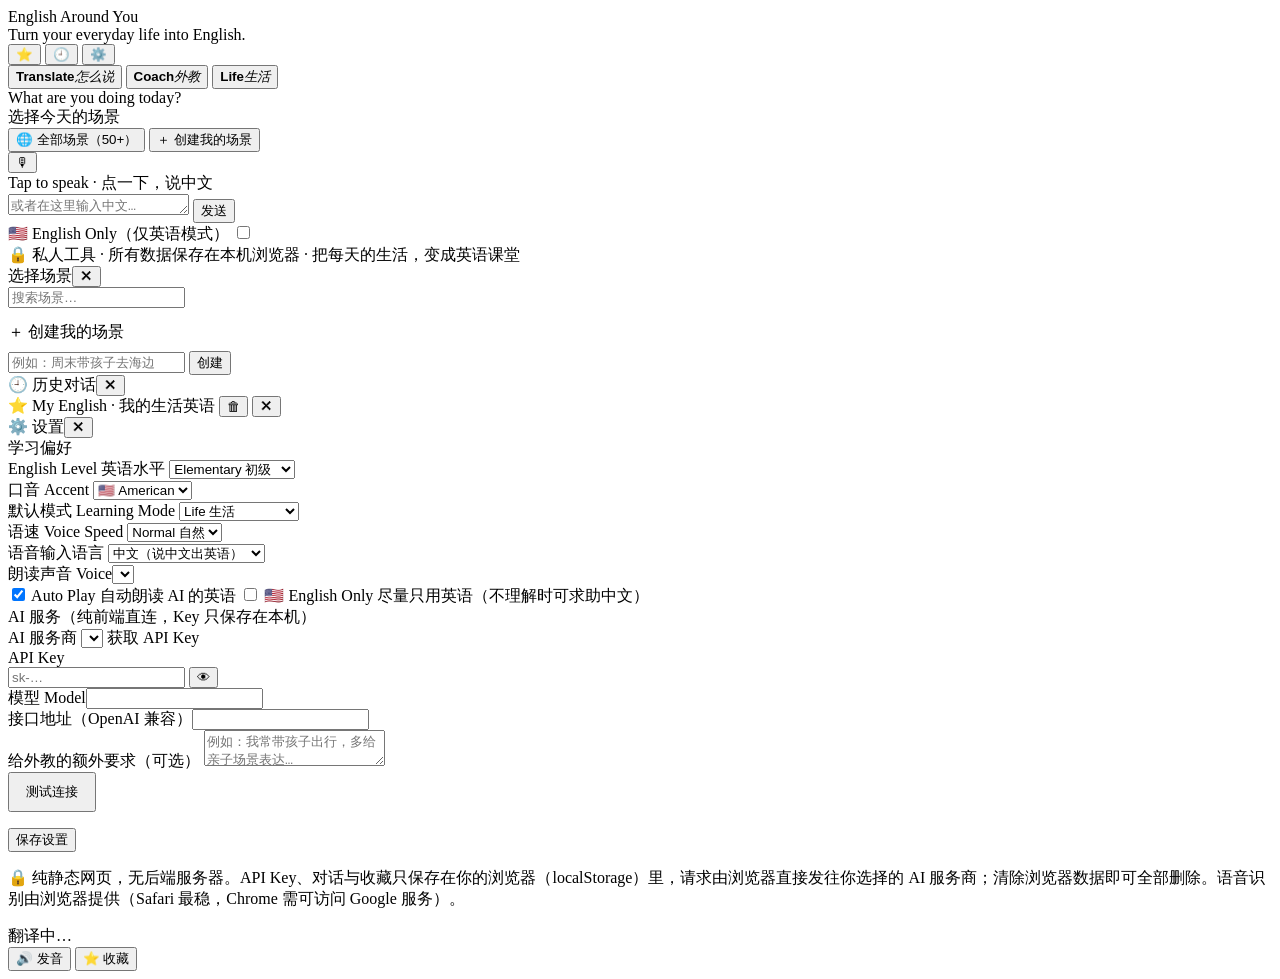
==== index.html @ 052c1846 "Deploy: index.html" ====
<!DOCTYPE html>
<html lang="zh-CN">
<head>
<meta charset="UTF-8">
<meta name="viewport" content="width=device-width, initial-scale=1.0, viewport-fit=cover">
<title>English Around You · 把生活变成英语课堂</title>
<meta name="description" content="私人 AI 英语外教：说中文，得到最自然的英语并真人般朗读。纯前端，无后端。">
<meta name="theme-color" content="#5b6cff">
<meta name="apple-mobile-web-app-capable" content="yes">
<meta name="apple-mobile-web-app-status-bar-style" content="default">
<link rel="manifest" href="manifest.json">
<link rel="icon" href="icon.svg">
<link rel="stylesheet" href="style.css">
</head>
<body>

<!-- ================= 首页 ================= -->
<div id="view-home" class="view">

  <header class="home-head">
    <div class="brand">
      <div class="brand-name">English Around You</div>
      <div class="brand-sub">Turn your everyday life into English.</div>
    </div>
    <div class="head-icons">
      <button class="icon-btn" id="btn-me" title="My English 我的英语">⭐</button>
      <button class="icon-btn" id="btn-history" title="历史对话">🕘</button>
      <button class="icon-btn" id="btn-settings-home" title="设置">⚙️</button>
    </div>
  </header>

  <div class="home-scroll">

    <div class="mode-seg" id="mode-seg">
      <button data-mode="translate"><b>Translate</b><i>怎么说</i></button>
      <button data-mode="coach"><b>Coach</b><i>外教</i></button>
      <button data-mode="life" class="active"><b>Life</b><i>生活</i></button>
    </div>

    <div class="ask">What are you doing today?</div>

    <div id="review-card" class="review-card" hidden>
      <div class="review-title">📌 今日复习 · 3 expressions from your life</div>
      <div id="review-list" class="review-list"></div>
    </div>

    <div class="quick-label">选择今天的场景</div>
    <div class="quick-chips" id="quick-chips"></div>
    <div class="quick-links">
      <button class="text-btn" id="btn-all-scn">🌐 全部场景（50+）</button>
      <button class="text-btn" id="btn-new-scn">＋ 创建我的场景</button>
    </div>

    <div class="mic-zone">
      <button id="home-mic" class="big-mic" title="点击说话">🎙</button>
      <div id="home-status" class="voice-status">Tap to speak · 点一下，说中文</div>
    </div>

    <div class="home-inputrow">
      <textarea id="home-input" rows="1" placeholder="或者在这里输入中文…（Enter 发送）"></textarea>
      <button id="home-send" class="send-btn">发送</button>
    </div>

    <label class="eo-row">
      <span>🇺🇸 English Only（仅英语模式）</span>
      <input type="checkbox" id="eo-quick">
      <i class="switch"></i>
    </label>

    <div class="home-foot">🔒 私人工具 · 所有数据保存在本机浏览器 · 把每天的生活，变成英语课堂</div>
  </div>
</div>

<!-- ================= 对话页 ================= -->
<div id="view-chat" class="view" hidden>

  <header class="chat-head">
    <button class="icon-btn" id="btn-back" title="返回首页">←</button>
    <button class="chip" id="chat-scn" title="切换场景">🌤 日常生活</button>
    <button class="chip mode-chip" id="chat-mode" title="切换模式">Life</button>
    <div class="head-icons">
      <button class="icon-btn" id="btn-handsfree" title="免提模式（驾驶）">🚗</button>
      <button class="icon-btn" id="btn-settings-chat" title="设置">⚙️</button>
    </div>
  </header>

  <div id="handsfree-note" class="hf-note" hidden>🚗 Hands-free 已开启 — Keep your attention on the road. 驾驶时请勿操作手机，使用免提语音交互。</div>

  <main id="chat" class="chat"></main>

  <div id="status-bar" class="status-bar">🎙 Tap to speak</div>

  <footer class="inputbar">
    <button id="btn-mic" class="mic-btn" title="点击说话">🎙</button>
    <button id="lang-toggle" class="lang-btn" title="输入语言">中</button>
    <textarea id="input" rows="1" placeholder="说中文或输入中文…（Enter 发送）"></textarea>
    <button id="btn-send" class="send-btn">发送</button>
  </footer>
  <div class="idk-row"><button id="btn-idk" class="text-btn">💡 I don't know how to say it · 不会说</button></div>
</div>

<!-- ================= 跟读练习 ================= -->
<div id="practice" class="overlay" hidden>
  <div class="prac-panel">
    <button id="prac-close" class="icon-btn prac-close">✕</button>
    <div class="prac-label">Practice · 跟读练习</div>
    <div id="prac-en" class="prac-en"></div>
    <div id="prac-simple" class="prac-simple"></div>
    <button id="prac-listen" class="tool-btn">🔊 再听一遍</button>
    <button id="prac-micbtn" class="prac-mic">🎙 <span>Your turn · 点击跟读</span></button>
    <div id="prac-status" class="prac-status"></div>
    <div id="prac-result" class="prac-result" hidden></div>
    <div class="prac-actions">
      <button id="prac-again" class="tool-btn" hidden>↺ 再试一次</button>
      <button id="prac-done" class="tool-btn" hidden>完成 ✓</button>
    </div>
  </div>
</div>

<!-- ================= 全部场景 ================= -->
<div class="backdrop" id="scn-backdrop"></div>
<div class="sheet" id="scn-sheet">
  <div class="sheet-head">选择场景<button class="icon-btn" id="scn-close" style="margin-left:auto">✕</button></div>
  <div class="sheet-body">
    <input id="scn-search" class="search-input" placeholder="搜索场景…">
    <div id="scn-grid" class="scn-grid"></div>
    <div class="scn-custom">
      <div class="quick-label" style="margin:14px 0 8px">＋ 创建我的场景</div>
      <div class="row">
        <input id="scn-custom-input" placeholder="例如：周末带孩子去海边">
        <button id="scn-custom-btn" class="send-btn">创建</button>
      </div>
      <div id="scn-custom-status" class="prac-status"></div>
    </div>
  </div>
</div>

<!-- ================= 历史 ================= -->
<div class="backdrop" id="hist-backdrop"></div>
<div class="sheet" id="hist-sheet">
  <div class="sheet-head">🕘 历史对话<button class="icon-btn" id="hist-close" style="margin-left:auto">✕</button></div>
  <div class="sheet-body" id="hist-list"></div>
</div>

<!-- ================= My English ================= -->
<div class="backdrop" id="me-backdrop"></div>
<div class="sheet" id="me-sheet">
  <div class="sheet-head">⭐ My English · 我的生活英语
    <button class="icon-btn" id="me-clear" title="清空" style="margin-left:auto">🗑</button>
    <button class="icon-btn" id="me-close" title="关闭">✕</button>
  </div>
  <div class="sheet-body" id="me-list"></div>
</div>

<!-- ================= 设置 ================= -->
<div class="backdrop" id="set-backdrop"></div>
<div class="sheet" id="set-sheet">
  <div class="sheet-head">⚙️ 设置<button class="icon-btn" id="set-close" style="margin-left:auto">✕</button></div>
  <div class="sheet-body">

    <div class="set-group-title">学习偏好</div>
    <div class="row">
      <div class="field"><label>English Level 英语水平</label>
        <select id="set-level">
          <option value="beginner">Beginner 入门</option>
          <option value="elementary" selected>Elementary 初级</option>
          <option value="intermediate">Intermediate 中级</option>
          <option value="advanced">Advanced 高级</option>
        </select>
      </div>
      <div class="field"><label>口音 Accent</label>
        <select id="set-accent">
          <option value="us" selected>🇺🇸 American</option>
          <option value="uk">🇬🇧 British</option>
        </select>
      </div>
    </div>
    <div class="row">
      <div class="field"><label>默认模式 Learning Mode</label>
        <select id="set-mode">
          <option value="translate">Translate 怎么说</option>
          <option value="coach">Coach 外教</option>
          <option value="life" selected>Life 生活</option>
        </select>
      </div>
      <div class="field"><label>语速 Voice Speed</label>
        <select id="set-speed">
          <option value="slow">Slow 慢速</option>
          <option value="normal" selected>Normal 自然</option>
        </select>
      </div>
    </div>
    <div class="row">
      <div class="field"><label>语音输入语言</label>
        <select id="set-lang">
          <option value="zh" selected>中文（说中文出英语）</option>
          <option value="en">English（直接说英语）</option>
        </select>
      </div>
      <div class="field"><label>朗读声音 Voice</label><select id="set-voice"></select></div>
    </div>
    <label class="check"><input type="checkbox" id="set-autoplay" checked> Auto Play 自动朗读 AI 的英语</label>
    <label class="check"><input type="checkbox" id="set-eo"> 🇺🇸 English Only 尽量只用英语（不理解时可求助中文）</label>

    <div class="set-group-title">AI 服务（纯前端直连，Key 只保存在本机）</div>
    <div class="field">
      <label>AI 服务商</label>
      <select id="set-provider"></select>
      <a class="link" id="set-keyurl" target="_blank" rel="noopener">获取 API Key</a>
    </div>
    <div class="field">
      <label>API Key</label>
      <div class="row">
        <input id="set-key" type="password" placeholder="sk-…" autocomplete="off" style="flex:1">
        <button class="icon-btn" id="set-key-eye" title="显示 / 隐藏">👁</button>
      </div>
    </div>
    <div class="row">
      <div class="field"><label>模型 Model</label><input id="set-model"></div>
      <div class="field"><label>接口地址（OpenAI 兼容）</label><input id="set-base"></div>
    </div>
    <div class="field">
      <label>给外教的额外要求（可选）</label>
      <textarea id="set-extra" placeholder="例如：我常带孩子出行，多给亲子场景表达…"></textarea>
    </div>
    <div class="row" style="margin-bottom:16px">
      <button class="tool-btn" id="set-test" style="padding:9px 16px;font-size:13px">测试连接</button>
      <span id="set-test-status" style="font-size:13px;color:var(--muted)"></span>
    </div>
    <button class="primary-btn" id="set-save">保存设置</button>
    <p class="privacy">🔒 纯静态网页，无后端服务器。API Key、对话与收藏只保存在你的浏览器（localStorage）里，请求由浏览器直接发往你选择的 AI 服务商；清除浏览器数据即可全部删除。语音识别由浏览器提供（Safari 最稳，Chrome 需可访问 Google 服务）。</p>
  </div>
</div>

<!-- 点词翻译弹层 -->
<div id="pop">
  <div id="pop-word"></div>
  <div id="pop-result">翻译中…</div>
  <div class="pop-actions">
    <button class="tool-btn" id="pop-speak">🔊 发音</button>
    <button class="tool-btn" id="pop-save">⭐ 收藏</button>
  </div>
</div>

<div id="toast"></div>
<script src="app.js"></script>
</body>
</html>
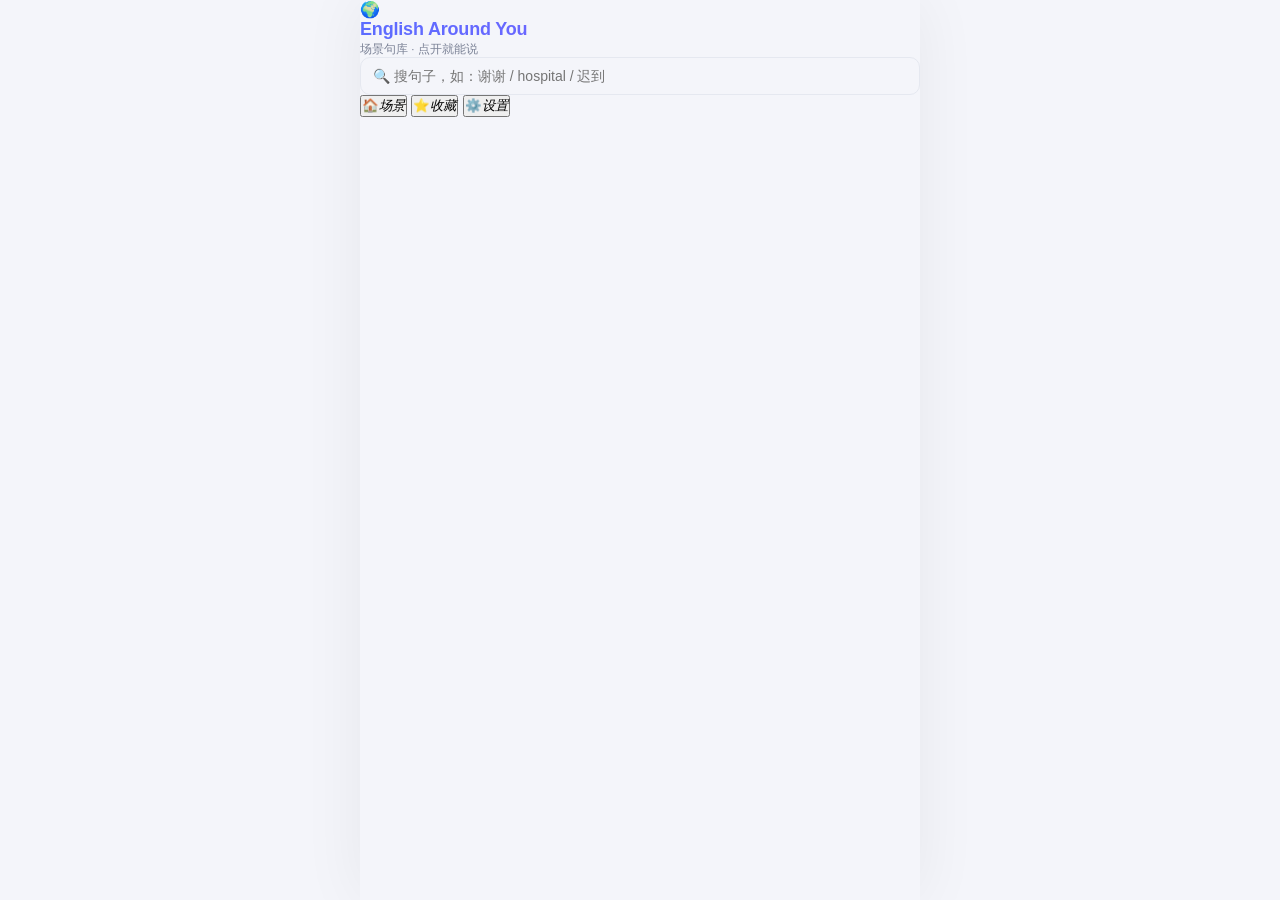
==== commit b6c2b44c: "Deploy: index.html" ====
--- a/index.html
+++ b/index.html
@@ -3,8 +3,8 @@
 <head>
 <meta charset="UTF-8">
 <meta name="viewport" content="width=device-width, initial-scale=1.0, viewport-fit=cover">
-<title>English Around You · 把生活变成英语课堂</title>
-<meta name="description" content="私人 AI 英语外教：说中文，得到最自然的英语并真人般朗读。纯前端，无后端。">
+<title>English Around You · 场景英语句库</title>
+<meta name="description" content="按场景整理的地道英语句库：英文+中文对照，点击即读。离线可用，无需登录。">
 <meta name="theme-color" content="#5b6cff">
 <meta name="apple-mobile-web-app-capable" content="yes">
 <meta name="apple-mobile-web-app-status-bar-style" content="default">
@@ -14,235 +14,41 @@
 </head>
 <body>
 
-<!-- ================= 首页 ================= -->
-<div id="view-home" class="view">
+<div class="view">
 
-  <header class="home-head">
+  <!-- 顶部：品牌 + 搜索 -->
+  <header class="topbar">
     <div class="brand">
-      <div class="brand-name">English Around You</div>
-      <div class="brand-sub">Turn your everyday life into English.</div>
-    </div>
-    <div class="head-icons">
-      <button class="icon-btn" id="btn-me" title="My English 我的英语">⭐</button>
-      <button class="icon-btn" id="btn-history" title="历史对话">🕘</button>
-      <button class="icon-btn" id="btn-settings-home" title="设置">⚙️</button>
+      <span class="brand-logo">🌍</span>
+      <div>
+        <div class="brand-name">English Around You</div>
+        <div class="brand-sub">场景句库 · 点开就能说</div>
+      </div>
     </div>
   </header>
 
-  <div class="home-scroll">
+  <div class="search-row">
+    <input id="search" class="search-input" type="search" autocomplete="off"
+           placeholder="🔍 搜句子，如：谢谢 / hospital / 迟到">
+    <button id="search-clear" class="icon-btn" title="清空" hidden>✕</button>
+  </div>
 
-    <div class="mode-seg" id="mode-seg">
-      <button data-mode="translate"><b>Translate</b><i>怎么说</i></button>
-      <button data-mode="coach"><b>Coach</b><i>外教</i></button>
-      <button data-mode="life" class="active"><b>Life</b><i>生活</i></button>
-    </div>
+  <!-- 分类条（横向滚动） -->
+  <div id="cat-bar" class="cat-bar"></div>
 
-    <div class="ask">What are you doing today?</div>
+  <!-- 主内容区（JS 渲染） -->
+  <main id="main" class="main"></main>
 
-    <div id="review-card" class="review-card" hidden>
-      <div class="review-title">📌 今日复习 · 3 expressions from your life</div>
-      <div id="review-list" class="review-list"></div>
-    </div>
+  <!-- 底部导航 -->
+  <nav class="tabbar">
+    <button data-tab="home" class="tab active"><span>🏠</span><i>场景</i></button>
+    <button data-tab="favs" class="tab"><span>⭐</span><i>收藏</i></button>
+    <button data-tab="set" class="tab"><span>⚙️</span><i>设置</i></button>
+  </nav>
 
-    <div class="quick-label">选择今天的场景</div>
-    <div class="quick-chips" id="quick-chips"></div>
-    <div class="quick-links">
-      <button class="text-btn" id="btn-all-scn">🌐 全部场景（50+）</button>
-      <button class="text-btn" id="btn-new-scn">＋ 创建我的场景</button>
-    </div>
-
-    <div class="mic-zone">
-      <button id="home-mic" class="big-mic" title="点击说话">🎙</button>
-      <div id="home-status" class="voice-status">Tap to speak · 点一下，说中文</div>
-    </div>
-
-    <div class="home-inputrow">
-      <textarea id="home-input" rows="1" placeholder="或者在这里输入中文…（Enter 发送）"></textarea>
-      <button id="home-send" class="send-btn">发送</button>
-    </div>
-
-    <label class="eo-row">
-      <span>🇺🇸 English Only（仅英语模式）</span>
-      <input type="checkbox" id="eo-quick">
-      <i class="switch"></i>
-    </label>
-
-    <div class="home-foot">🔒 私人工具 · 所有数据保存在本机浏览器 · 把每天的生活，变成英语课堂</div>
-  </div>
 </div>
 
-<!-- ================= 对话页 ================= -->
-<div id="view-chat" class="view" hidden>
-
-  <header class="chat-head">
-    <button class="icon-btn" id="btn-back" title="返回首页">←</button>
-    <button class="chip" id="chat-scn" title="切换场景">🌤 日常生活</button>
-    <button class="chip mode-chip" id="chat-mode" title="切换模式">Life</button>
-    <div class="head-icons">
-      <button class="icon-btn" id="btn-handsfree" title="免提模式（驾驶）">🚗</button>
-      <button class="icon-btn" id="btn-settings-chat" title="设置">⚙️</button>
-    </div>
-  </header>
-
-  <div id="handsfree-note" class="hf-note" hidden>🚗 Hands-free 已开启 — Keep your attention on the road. 驾驶时请勿操作手机，使用免提语音交互。</div>
-
-  <main id="chat" class="chat"></main>
-
-  <div id="status-bar" class="status-bar">🎙 Tap to speak</div>
-
-  <footer class="inputbar">
-    <button id="btn-mic" class="mic-btn" title="点击说话">🎙</button>
-    <button id="lang-toggle" class="lang-btn" title="输入语言">中</button>
-    <textarea id="input" rows="1" placeholder="说中文或输入中文…（Enter 发送）"></textarea>
-    <button id="btn-send" class="send-btn">发送</button>
-  </footer>
-  <div class="idk-row"><button id="btn-idk" class="text-btn">💡 I don't know how to say it · 不会说</button></div>
-</div>
-
-<!-- ================= 跟读练习 ================= -->
-<div id="practice" class="overlay" hidden>
-  <div class="prac-panel">
-    <button id="prac-close" class="icon-btn prac-close">✕</button>
-    <div class="prac-label">Practice · 跟读练习</div>
-    <div id="prac-en" class="prac-en"></div>
-    <div id="prac-simple" class="prac-simple"></div>
-    <button id="prac-listen" class="tool-btn">🔊 再听一遍</button>
-    <button id="prac-micbtn" class="prac-mic">🎙 <span>Your turn · 点击跟读</span></button>
-    <div id="prac-status" class="prac-status"></div>
-    <div id="prac-result" class="prac-result" hidden></div>
-    <div class="prac-actions">
-      <button id="prac-again" class="tool-btn" hidden>↺ 再试一次</button>
-      <button id="prac-done" class="tool-btn" hidden>完成 ✓</button>
-    </div>
-  </div>
-</div>
-
-<!-- ================= 全部场景 ================= -->
-<div class="backdrop" id="scn-backdrop"></div>
-<div class="sheet" id="scn-sheet">
-  <div class="sheet-head">选择场景<button class="icon-btn" id="scn-close" style="margin-left:auto">✕</button></div>
-  <div class="sheet-body">
-    <input id="scn-search" class="search-input" placeholder="搜索场景…">
-    <div id="scn-grid" class="scn-grid"></div>
-    <div class="scn-custom">
-      <div class="quick-label" style="margin:14px 0 8px">＋ 创建我的场景</div>
-      <div class="row">
-        <input id="scn-custom-input" placeholder="例如：周末带孩子去海边">
-        <button id="scn-custom-btn" class="send-btn">创建</button>
-      </div>
-      <div id="scn-custom-status" class="prac-status"></div>
-    </div>
-  </div>
-</div>
-
-<!-- ================= 历史 ================= -->
-<div class="backdrop" id="hist-backdrop"></div>
-<div class="sheet" id="hist-sheet">
-  <div class="sheet-head">🕘 历史对话<button class="icon-btn" id="hist-close" style="margin-left:auto">✕</button></div>
-  <div class="sheet-body" id="hist-list"></div>
-</div>
-
-<!-- ================= My English ================= -->
-<div class="backdrop" id="me-backdrop"></div>
-<div class="sheet" id="me-sheet">
-  <div class="sheet-head">⭐ My English · 我的生活英语
-    <button class="icon-btn" id="me-clear" title="清空" style="margin-left:auto">🗑</button>
-    <button class="icon-btn" id="me-close" title="关闭">✕</button>
-  </div>
-  <div class="sheet-body" id="me-list"></div>
-</div>
-
-<!-- ================= 设置 ================= -->
-<div class="backdrop" id="set-backdrop"></div>
-<div class="sheet" id="set-sheet">
-  <div class="sheet-head">⚙️ 设置<button class="icon-btn" id="set-close" style="margin-left:auto">✕</button></div>
-  <div class="sheet-body">
-
-    <div class="set-group-title">学习偏好</div>
-    <div class="row">
-      <div class="field"><label>English Level 英语水平</label>
-        <select id="set-level">
-          <option value="beginner">Beginner 入门</option>
-          <option value="elementary" selected>Elementary 初级</option>
-          <option value="intermediate">Intermediate 中级</option>
-          <option value="advanced">Advanced 高级</option>
-        </select>
-      </div>
-      <div class="field"><label>口音 Accent</label>
-        <select id="set-accent">
-          <option value="us" selected>🇺🇸 American</option>
-          <option value="uk">🇬🇧 British</option>
-        </select>
-      </div>
-    </div>
-    <div class="row">
-      <div class="field"><label>默认模式 Learning Mode</label>
-        <select id="set-mode">
-          <option value="translate">Translate 怎么说</option>
-          <option value="coach">Coach 外教</option>
-          <option value="life" selected>Life 生活</option>
-        </select>
-      </div>
-      <div class="field"><label>语速 Voice Speed</label>
-        <select id="set-speed">
-          <option value="slow">Slow 慢速</option>
-          <option value="normal" selected>Normal 自然</option>
-        </select>
-      </div>
-    </div>
-    <div class="row">
-      <div class="field"><label>语音输入语言</label>
-        <select id="set-lang">
-          <option value="zh" selected>中文（说中文出英语）</option>
-          <option value="en">English（直接说英语）</option>
-        </select>
-      </div>
-      <div class="field"><label>朗读声音 Voice</label><select id="set-voice"></select></div>
-    </div>
-    <label class="check"><input type="checkbox" id="set-autoplay" checked> Auto Play 自动朗读 AI 的英语</label>
-    <label class="check"><input type="checkbox" id="set-eo"> 🇺🇸 English Only 尽量只用英语（不理解时可求助中文）</label>
-
-    <div class="set-group-title">AI 服务（纯前端直连，Key 只保存在本机）</div>
-    <div class="field">
-      <label>AI 服务商</label>
-      <select id="set-provider"></select>
-      <a class="link" id="set-keyurl" target="_blank" rel="noopener">获取 API Key</a>
-    </div>
-    <div class="field">
-      <label>API Key</label>
-      <div class="row">
-        <input id="set-key" type="password" placeholder="sk-…" autocomplete="off" style="flex:1">
-        <button class="icon-btn" id="set-key-eye" title="显示 / 隐藏">👁</button>
-      </div>
-    </div>
-    <div class="row">
-      <div class="field"><label>模型 Model</label><input id="set-model"></div>
-      <div class="field"><label>接口地址（OpenAI 兼容）</label><input id="set-base"></div>
-    </div>
-    <div class="field">
-      <label>给外教的额外要求（可选）</label>
-      <textarea id="set-extra" placeholder="例如：我常带孩子出行，多给亲子场景表达…"></textarea>
-    </div>
-    <div class="row" style="margin-bottom:16px">
-      <button class="tool-btn" id="set-test" style="padding:9px 16px;font-size:13px">测试连接</button>
-      <span id="set-test-status" style="font-size:13px;color:var(--muted)"></span>
-    </div>
-    <button class="primary-btn" id="set-save">保存设置</button>
-    <p class="privacy">🔒 纯静态网页，无后端服务器。API Key、对话与收藏只保存在你的浏览器（localStorage）里，请求由浏览器直接发往你选择的 AI 服务商；清除浏览器数据即可全部删除。语音识别由浏览器提供（Safari 最稳，Chrome 需可访问 Google 服务）。</p>
-  </div>
-</div>
-
-<!-- 点词翻译弹层 -->
-<div id="pop">
-  <div id="pop-word"></div>
-  <div id="pop-result">翻译中…</div>
-  <div class="pop-actions">
-    <button class="tool-btn" id="pop-speak">🔊 发音</button>
-    <button class="tool-btn" id="pop-save">⭐ 收藏</button>
-  </div>
-</div>
-
-<div id="toast"></div>
+<script src="data.js"></script>
 <script src="app.js"></script>
 </body>
 </html>
--- a/style.css
+++ b/style.css
@@ -0,0 +1,221 @@
+/* English Around You — 样式（移动优先 / 极简 / 温暖） */
+*{box-sizing:border-box;margin:0;padding:0}
+:root{
+  --bg:#f4f5fa;--panel:#ffffff;--ink:#252839;--muted:#7b8296;--line:#e5e8f0;
+  --accent:#5b6cff;--accent-2:#8a5cff;--accent-soft:rgba(91,108,255,.12);
+  --ok:#23a06b;--err:#d5495a;--radius:16px;
+}
+@media (prefers-color-scheme:dark){
+  :root{--bg:#14161f;--panel:#1e2130;--ink:#e9ebf3;--muted:#8d93a8;--line:#2c3045;--accent-soft:rgba(101,118,255,.22)}
+}
+html,body{height:100%}
+body{
+  font-family:-apple-system,BlinkMacSystemFont,"Segoe UI","PingFang SC","Microsoft YaHei",sans-serif;
+  background:var(--bg);color:var(--ink);
+  display:flex;justify-content:center;
+  height:100vh;height:100dvh;overflow:hidden;
+}
+.view{width:100%;max-width:560px;display:flex;flex-direction:column;height:100%;background:var(--bg);position:relative}
+[hidden]{display:none!important}
+button{font-family:inherit;cursor:pointer}
+
+/* ---------- 通用小组件 ---------- */
+.icon-btn{border:1px solid var(--line);background:var(--panel);color:var(--ink);width:34px;height:34px;border-radius:10px;font-size:15px;display:grid;place-items:center;flex:none}
+.icon-btn:hover{border-color:var(--accent);color:var(--accent)}
+.text-btn{border:none;background:none;color:var(--accent);font-size:13px;padding:4px 6px}
+.chip{border:1px solid var(--line);background:var(--panel);color:var(--muted);font-size:12.5px;font-weight:600;padding:6px 12px;border-radius:999px;white-space:nowrap;max-width:40%;overflow:hidden;text-overflow:ellipsis}
+.link{color:var(--accent);text-decoration:none;font-size:12.5px;display:inline-block;margin-top:6px}
+.primary-btn{width:100%;padding:12px;border:none;border-radius:12px;background:var(--accent);color:#fff;font-size:15px;font-weight:600}
+.primary-btn:hover{filter:brightness(1.08)}
+.tool-btn{font-size:12px;color:var(--muted);background:var(--panel);border:1px solid var(--line);border-radius:9px;padding:5px 11px}
+.tool-btn:hover{color:var(--accent);border-color:var(--accent)}
+.row{display:flex;gap:8px;align-items:center}
+.row .field{flex:1}
+.field{margin-bottom:13px}
+.field>label{display:block;font-size:12.5px;font-weight:600;color:var(--muted);margin-bottom:5px}
+.field input,.field select,.field textarea,.search-input{width:100%;padding:10px 12px;border:1px solid var(--line);border-radius:10px;background:var(--bg);color:var(--ink);font-size:14px;font-family:inherit;outline:none}
+.field input:focus,.field select:focus,.field textarea:focus,.search-input:focus{border-color:var(--accent)}
+.field textarea{min-height:70px;resize:vertical}
+.check{display:flex;align-items:center;gap:8px;font-size:14px;cursor:pointer;margin:10px 0}
+.check input{width:17px;height:17px;accent-color:var(--accent)}
+.set-group-title{font-size:12px;font-weight:700;color:var(--accent);letter-spacing:.06em;margin:18px 0 10px;text-transform:uppercase}
+.privacy{font-size:12px;color:var(--muted);line-height:1.8;margin-top:14px}
+
+/* ---------- 首页 ---------- */
+.home-head{display:flex;align-items:center;gap:10px;padding:14px 16px 10px}
+.brand-name{font-weight:800;font-size:18px;letter-spacing:-.01em;background:linear-gradient(120deg,var(--accent),var(--accent-2));-webkit-background-clip:text;background-clip:text;-webkit-text-fill-color:transparent}
+.brand-sub{font-size:11.5px;color:var(--muted);margin-top:2px}
+.head-icons{margin-left:auto;display:flex;gap:6px}
+.home-scroll{flex:1;overflow-y:auto;padding:0 16px 26px;display:flex;flex-direction:column;gap:14px}
+
+.mode-seg{display:flex;background:var(--panel);border:1px solid var(--line);border-radius:14px;padding:4px;gap:4px}
+.mode-seg button{flex:1;border:none;background:none;border-radius:10px;padding:7px 4px;display:flex;flex-direction:column;align-items:center;gap:1px;color:var(--muted)}
+.mode-seg button b{font-size:13px}
+.mode-seg button i{font-style:normal;font-size:11px}
+.mode-seg button.active{background:var(--accent);color:#fff;box-shadow:0 4px 14px rgba(91,108,255,.35)}
+.ask{font-size:15px;font-weight:700;text-align:center;margin-top:2px}
+
+.review-card{background:var(--panel);border:1px solid var(--line);border-radius:var(--radius);padding:12px 14px}
+.review-title{font-size:12.5px;font-weight:700;color:var(--accent);margin-bottom:8px}
+.review-list{display:flex;flex-direction:column;gap:2px}
+.review-item{display:flex;align-items:center;gap:8px;padding:7px 4px;border-radius:8px;font-size:14.5px;font-weight:600}
+.review-item:hover{background:var(--accent-soft)}
+.review-item .rv-cat{font-size:11px;color:var(--muted);margin-left:auto;white-space:nowrap}
+.review-item button{border:none;background:none;font-size:15px;flex:none}
+
+.quick-label{font-size:12.5px;font-weight:600;color:var(--muted)}
+.quick-chips{display:flex;gap:8px;overflow-x:auto;padding:2px;scrollbar-width:none}
+.quick-chips::-webkit-scrollbar{display:none}
+.qchip{flex:none;display:flex;flex-direction:column;align-items:center;gap:2px;width:76px;padding:10px 4px 8px;border-radius:14px;border:1px solid var(--line);background:var(--panel);color:var(--muted)}
+.qchip .qe{font-size:22px}
+.qchip .qz{font-size:12px;font-weight:600}
+.qchip .qn{font-size:10px;opacity:.75}
+.qchip.active{border-color:var(--accent);color:var(--accent);background:var(--accent-soft)}
+.quick-links{display:flex;gap:14px;justify-content:center}
+
+.mic-zone{display:flex;flex-direction:column;align-items:center;gap:10px;padding:12px 0 2px}
+.big-mic{width:92px;height:92px;border-radius:50%;border:none;background:linear-gradient(135deg,var(--accent),var(--accent-2));color:#fff;font-size:36px;box-shadow:0 10px 30px rgba(91,108,255,.4);transition:transform .15s}
+.big-mic:active{transform:scale(.94)}
+.big-mic.rec{animation:pulse 1.1s infinite}
+@keyframes pulse{50%{transform:scale(1.07);box-shadow:0 10px 40px rgba(213,73,90,.45)}}
+.voice-status{font-size:13px;color:var(--muted);font-weight:600}
+.voice-status.rec{color:var(--err)}
+.voice-status.err{color:var(--err)}
+
+.home-inputrow{display:flex;gap:8px;align-items:flex-end}
+.home-inputrow textarea,#input{flex:1;resize:none;border:1px solid var(--line);background:var(--panel);color:var(--ink);border-radius:14px;padding:11px 14px;font-size:16px;line-height:1.45;max-height:120px;font-family:inherit;outline:none}
+.home-inputrow textarea:focus,#input:focus{border-color:var(--accent)}
+.send-btn{flex:none;height:44px;padding:0 18px;border:none;border-radius:14px;background:var(--accent);color:#fff;font-size:14px;font-weight:600}
+.send-btn:disabled{opacity:.4;cursor:default}
+.send-btn.stop{background:var(--err)}
+
+.eo-row{display:flex;align-items:center;gap:10px;font-size:13.5px;color:var(--muted);cursor:pointer;justify-content:center}
+.eo-row input{display:none}
+.eo-row .switch{width:40px;height:22px;border-radius:999px;background:var(--line);position:relative;transition:.2s;flex:none}
+.eo-row .switch::after{content:'';position:absolute;top:2px;left:2px;width:18px;height:18px;border-radius:50%;background:#fff;transition:.2s;box-shadow:0 1px 4px rgba(0,0,0,.25)}
+.eo-row input:checked+.switch{background:var(--accent)}
+.eo-row input:checked+.switch::after{left:20px}
+.home-foot{text-align:center;font-size:11.5px;color:var(--muted);line-height:1.7;margin-top:4px}
+
+/* ---------- 对话页 ---------- */
+.chat-head{display:flex;align-items:center;gap:8px;padding:10px 12px;background:var(--panel);border-bottom:1px solid var(--line)}
+.chat-head .head-icons{margin-left:auto}
+.hf-note{background:#fff3cd;color:#7a5c00;font-size:12.5px;font-weight:600;padding:8px 14px;text-align:center}
+@media (prefers-color-scheme:dark){.hf-note{background:#3a3320;color:#e8d48a}}
+.chat{flex:1;overflow-y:auto;padding:14px 14px 10px;display:flex;flex-direction:column;gap:14px}
+.msg{display:flex;flex-direction:column;max-width:88%}
+.msg.user{align-self:flex-end;align-items:flex-end}
+.msg.ai{align-self:flex-start;width:100%;max-width:100%}
+.u-bubble{background:var(--panel);border:1px solid var(--line);color:var(--ink);padding:10px 14px;border-radius:16px;border-bottom-right-radius:6px;font-size:15px;line-height:1.6;white-space:pre-wrap;word-break:break-word}
+.u-bubble .flg{font-size:12px;margin-right:5px;opacity:.85}
+.acard{background:var(--panel);border:1px solid var(--line);border-radius:16px;border-bottom-left-radius:6px;padding:12px 14px}
+.acard.speaking{border-color:var(--accent);box-shadow:0 0 0 2px var(--accent-soft)}
+.en-text{font-size:17px;font-weight:600;line-height:1.65;word-break:break-word}
+.word{cursor:pointer;border-radius:4px;padding:0 1px;margin:0 -1px}
+.word:hover{background:var(--accent-soft);color:var(--accent)}
+.word.speaking{background:var(--accent);color:#fff}
+.mean-line{font-size:13px;color:var(--muted);line-height:1.7;margin-top:8px;padding-top:8px;border-top:1px dashed var(--line)}
+.mean-line:empty{display:none}
+.better-line{font-size:13.5px;margin-top:8px;background:var(--accent-soft);border-radius:10px;padding:8px 11px;line-height:1.65}
+.better-line b{color:var(--accent)}
+.zh-help{margin-top:6px;font-size:12.5px;color:var(--muted)}
+.more-box{margin-top:8px;border-top:1px dashed var(--line);padding-top:8px;display:flex;flex-direction:column;gap:5px}
+.more-box .mv{font-size:14px;line-height:1.55}
+.more-box .mv i{font-style:normal;font-size:11px;color:var(--accent);font-weight:700;margin-right:7px}
+.msg-tools{display:flex;gap:6px;margin-top:10px;flex-wrap:wrap}
+.fbubble{margin-top:8px;background:var(--accent-soft);border-radius:14px;border-bottom-left-radius:4px;padding:10px 13px;font-size:15.5px;font-weight:600;line-height:1.6;word-break:break-word}
+.fbubble .fb-tools{margin-top:6px}
+.bubble.error{background:transparent;border:1px dashed var(--err);color:var(--err);font-size:13px;border-radius:14px;padding:11px 14px;line-height:1.7}
+.bubble.error button{margin-top:8px}
+.typing{display:flex;gap:5px;padding:4px 2px}
+.typing i{width:7px;height:7px;border-radius:50%;background:var(--muted);animation:blink 1.2s infinite}
+.typing i:nth-child(2){animation-delay:.2s}
+.typing i:nth-child(3){animation-delay:.4s}
+@keyframes blink{0%,60%,100%{opacity:.25}30%{opacity:1}}
+.welcome{align-self:center;text-align:center;margin:auto;padding:20px 8px;max-width:400px}
+.welcome h3{font-size:17px;margin-bottom:8px}
+.welcome p{color:var(--muted);font-size:13.5px;line-height:1.9;margin-bottom:16px}
+
+.status-bar{text-align:center;font-size:12.5px;font-weight:600;color:var(--muted);padding:7px 10px 2px}
+.status-bar.rec{color:var(--err)}
+.status-bar.spk{color:var(--accent)}
+.inputbar{display:flex;gap:8px;align-items:flex-end;padding:10px 12px 6px;background:var(--panel);border-top:1px solid var(--line)}
+.mic-btn{flex:none;width:44px;height:44px;border-radius:14px;border:1px solid var(--line);background:var(--panel);font-size:19px}
+.mic-btn.rec{background:var(--err);border-color:var(--err);color:#fff;animation:pulse 1.1s infinite}
+.lang-btn{flex:none;width:38px;height:44px;border-radius:14px;border:1px solid var(--line);background:var(--panel);font-size:13px;font-weight:700;color:var(--muted)}
+.lang-btn.en{color:var(--accent);border-color:var(--accent)}
+.idk-row{background:var(--panel);padding:0 12px calc(10px + env(safe-area-inset-bottom));text-align:center}
+
+/* ---------- 弹层 ---------- */
+.backdrop{position:fixed;inset:0;background:rgba(0,0,0,.45);opacity:0;pointer-events:none;transition:.25s;z-index:40}
+.backdrop.open{opacity:1;pointer-events:auto}
+.sheet{position:fixed;left:50%;bottom:0;transform:translate(-50%,105%);width:min(560px,100%);max-height:86vh;max-height:86dvh;background:var(--panel);border-radius:20px 20px 0 0;z-index:50;transition:.28s;display:flex;flex-direction:column;box-shadow:0 -8px 40px rgba(0,0,0,.18)}
+.sheet.open{transform:translate(-50%,0)}
+.sheet-head{display:flex;align-items:center;gap:10px;padding:15px 20px;border-bottom:1px solid var(--line);font-weight:700;font-size:16px}
+.sheet-body{overflow-y:auto;padding:16px 20px 26px}
+
+/* 场景网格 */
+.scn-grid{display:grid;grid-template-columns:repeat(3,1fr);gap:8px;margin-top:12px}
+.scn-cat{grid-column:1/-1;font-size:12px;font-weight:700;color:var(--accent);margin:10px 0 2px}
+.scn-item{display:flex;flex-direction:column;align-items:center;gap:3px;padding:10px 4px 8px;border-radius:12px;border:1px solid var(--line);background:var(--bg);color:var(--muted)}
+.scn-item .se{font-size:20px}
+.scn-item .sz{font-size:12px;font-weight:600}
+.scn-item .sn{font-size:10px;opacity:.7;max-width:100%;overflow:hidden;text-overflow:ellipsis;white-space:nowrap}
+.scn-item.active{border-color:var(--accent);color:var(--accent);background:var(--accent-soft)}
+.scn-custom{margin-top:18px;border-top:1px dashed var(--line);padding-top:4px}
+
+/* 历史 / My English */
+.hist-item{display:flex;align-items:center;gap:10px;padding:12px 4px;border-bottom:1px solid var(--line)}
+.hist-item .hi{font-size:12px;color:var(--muted);font-weight:700;width:64px;flex:none}
+.hist-item .hm{flex:1;min-width:0}
+.hist-item .ht{font-size:14px;font-weight:600}
+.hist-item .hc{font-size:11.5px;color:var(--muted);margin-top:2px}
+.hist-date{font-size:12px;font-weight:700;color:var(--accent);margin:14px 0 2px}
+.me-cat{font-size:12.5px;font-weight:700;color:var(--accent);margin:16px 0 6px}
+.me-item{display:flex;gap:8px;padding:10px 0;border-bottom:1px solid var(--line);align-items:flex-start}
+.me-main{flex:1;min-width:0}
+.me-text{font-size:14.5px;font-weight:600;word-break:break-word}
+.me-note{color:var(--muted);font-size:12px;margin-top:3px}
+.empty-tip{text-align:center;color:var(--muted);padding:36px 0;font-size:13px;line-height:1.9}
+
+/* ---------- 跟读练习 ---------- */
+.overlay{position:fixed;inset:0;background:rgba(0,0,0,.5);z-index:60;display:flex;align-items:flex-end;justify-content:center}
+.prac-panel{width:min(560px,100%);background:var(--panel);border-radius:22px 22px 0 0;padding:18px 20px calc(24px + env(safe-area-inset-bottom));display:flex;flex-direction:column;gap:12px;max-height:92vh;overflow-y:auto}
+.prac-close{position:absolute;right:14px;top:14px}
+.prac-panel{position:relative}
+.prac-label{font-size:12px;font-weight:700;color:var(--accent);letter-spacing:.05em}
+.prac-en{font-size:21px;font-weight:700;line-height:1.5;word-break:break-word}
+.prac-simple{font-size:13.5px;color:var(--muted)}
+.prac-mic{width:100%;padding:15px;border:none;border-radius:16px;background:linear-gradient(135deg,var(--accent),var(--accent-2));color:#fff;font-size:16px;font-weight:700}
+.prac-mic.rec{background:var(--err);animation:pulse 1.1s infinite}
+.prac-status{text-align:center;font-size:13px;color:var(--muted);min-height:18px}
+.prac-result{background:var(--accent-soft);border-radius:14px;padding:14px}
+.pr-verdict{text-align:center;font-size:16.5px;font-weight:800;margin-bottom:10px}
+.pr-row{display:flex;align-items:center;gap:10px;font-size:13.5px;margin-bottom:6px}
+.pr-row .pl{width:96px;color:var(--muted);flex:none}
+.pr-row .ps{color:var(--accent);letter-spacing:2px;font-size:15px}
+.pr-tip{font-size:13px;color:var(--ink);margin-top:8px;line-height:1.65}
+.prac-actions{display:flex;gap:10px;justify-content:center}
+
+/* ---------- 点词弹层 / Toast ---------- */
+#pop{position:fixed;z-index:70;background:var(--panel);border:1px solid var(--line);border-radius:14px;box-shadow:0 8px 30px rgba(0,0,0,.22);padding:12px 14px;min-width:180px;max-width:280px;display:none}
+#pop.open{display:block}
+#pop-word{font-weight:700;font-size:15px}
+#pop-result{color:var(--muted);font-size:13.5px;margin-top:4px;min-height:18px}
+.pop-actions{display:flex;gap:8px;margin-top:10px}
+#toast{position:fixed;top:18px;left:50%;transform:translateX(-50%) translateY(-8px);background:var(--ink);color:var(--panel);padding:9px 18px;border-radius:999px;font-size:13px;opacity:0;pointer-events:none;transition:.25s;z-index:80;max-width:82vw}
+#toast.show{opacity:1;transform:translateX(-50%) translateY(0)}
+
+/* ---------- 免提模式：大字体大按钮 ---------- */
+body.hf .en-text,body.hf .fbubble{font-size:22px}
+body.hf .u-bubble{font-size:18px}
+body.hf .mic-btn{width:64px;height:64px;font-size:28px;border-radius:20px}
+body.hf #input{font-size:18px}
+body.hf .status-bar{font-size:15px}
+body.hf .tool-btn{font-size:15px;padding:8px 14px}
+
+/* ---------- 桌面 ---------- */
+@media (min-width:640px){
+  .view{box-shadow:0 0 60px rgba(0,0,0,.06)}
+  .scn-grid{grid-template-columns:repeat(4,1fr)}
+}
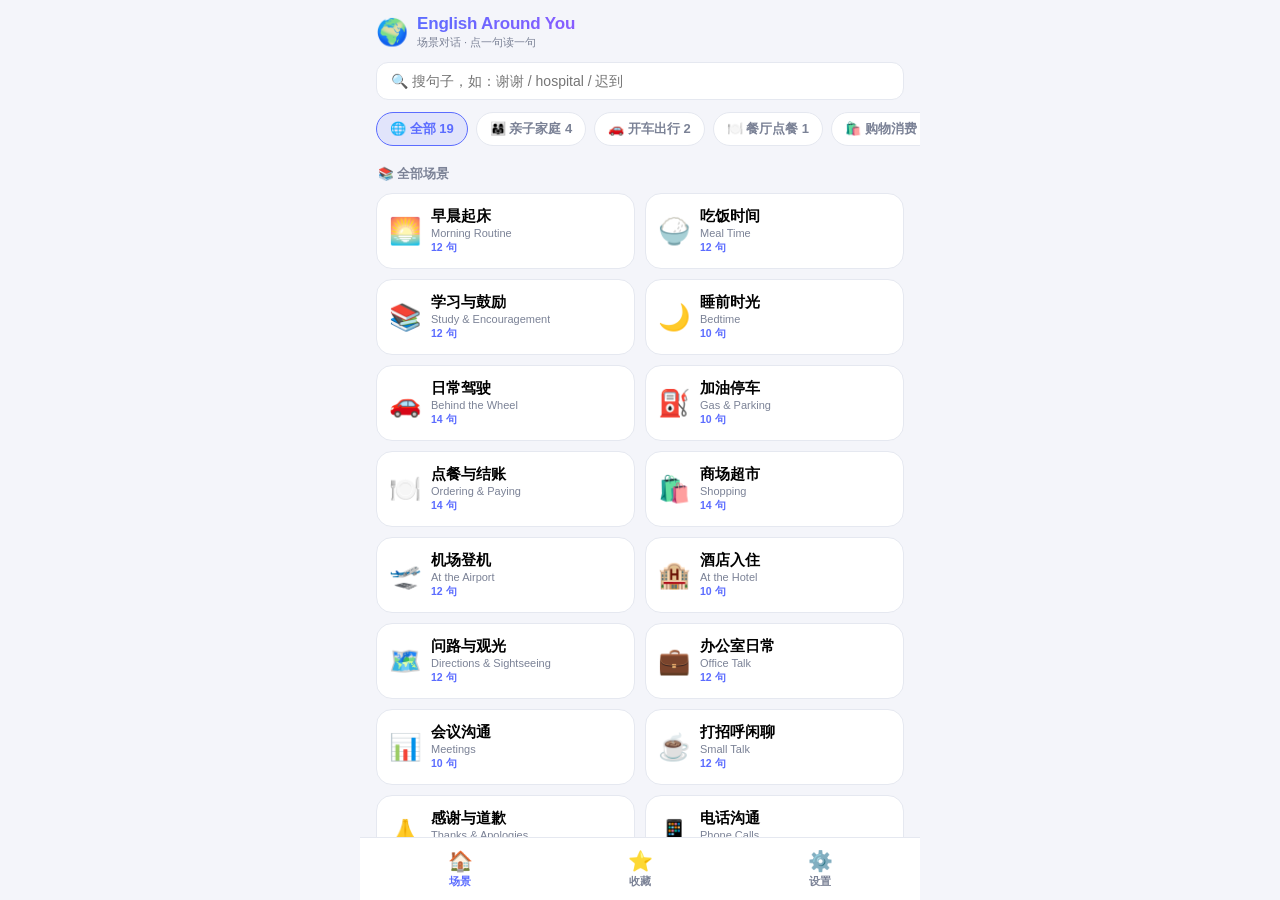
==== commit 0c4fd332: "Deploy: index.html" ====
--- a/index.html
+++ b/index.html
@@ -3,8 +3,8 @@
 <head>
 <meta charset="UTF-8">
 <meta name="viewport" content="width=device-width, initial-scale=1.0, viewport-fit=cover">
-<title>English Around You · 场景英语句库</title>
-<meta name="description" content="按场景整理的地道英语句库：英文+中文对照，点击即读。离线可用，无需登录。">
+<title>English Around You · 场景英语对话库</title>
+<meta name="description" content="按场景整理的地道英语对话：你一言我一语，英文+中文对照，点击即读。离线可用，无需登录。">
 <meta name="theme-color" content="#5b6cff">
 <meta name="apple-mobile-web-app-capable" content="yes">
 <meta name="apple-mobile-web-app-status-bar-style" content="default">
@@ -22,7 +22,7 @@
       <span class="brand-logo">🌍</span>
       <div>
         <div class="brand-name">English Around You</div>
-        <div class="brand-sub">场景句库 · 点开就能说</div>
+        <div class="brand-sub">场景对话 · 点一句读一句</div>
       </div>
     </div>
   </header>
--- a/style.css
+++ b/style.css
@@ -1,9 +1,9 @@
-/* English Around You — 样式（移动优先 / 极简 / 温暖） */
+/* English Around You · 场景句库样式（移动优先 / 极简 / 温暖） */
 *{box-sizing:border-box;margin:0;padding:0}
 :root{
   --bg:#f4f5fa;--panel:#ffffff;--ink:#252839;--muted:#7b8296;--line:#e5e8f0;
   --accent:#5b6cff;--accent-2:#8a5cff;--accent-soft:rgba(91,108,255,.12);
-  --ok:#23a06b;--err:#d5495a;--radius:16px;
+  --ok:#23a06b;--radius:16px;
 }
 @media (prefers-color-scheme:dark){
   :root{--bg:#14161f;--panel:#1e2130;--ink:#e9ebf3;--muted:#8d93a8;--line:#2c3045;--accent-soft:rgba(101,118,255,.22)}
@@ -17,205 +17,89 @@
 }
 .view{width:100%;max-width:560px;display:flex;flex-direction:column;height:100%;background:var(--bg);position:relative}
 [hidden]{display:none!important}
-button{font-family:inherit;cursor:pointer}
+button{font-family:inherit;cursor:pointer;-webkit-tap-highlight-color:transparent}
 
-/* ---------- 通用小组件 ---------- */
-.icon-btn{border:1px solid var(--line);background:var(--panel);color:var(--ink);width:34px;height:34px;border-radius:10px;font-size:15px;display:grid;place-items:center;flex:none}
+/* ---------- 顶部 ---------- */
+.topbar{display:flex;align-items:center;padding:14px 16px 8px}
+.brand{display:flex;align-items:center;gap:9px}
+.brand-logo{font-size:26px}
+.brand-name{font-weight:800;font-size:17px;letter-spacing:-.01em;background:linear-gradient(120deg,var(--accent),var(--accent-2));-webkit-background-clip:text;background-clip:text;-webkit-text-fill-color:transparent}
+.brand-sub{font-size:11px;color:var(--muted);margin-top:1px}
+
+.search-row{display:flex;gap:8px;padding:4px 16px 10px;align-items:center}
+.search-input{flex:1;padding:10px 14px;border:1px solid var(--line);border-radius:12px;background:var(--panel);color:var(--ink);font-size:14px;font-family:inherit;outline:none}
+.search-input:focus{border-color:var(--accent)}
+.icon-btn{border:1px solid var(--line);background:var(--panel);color:var(--muted);width:38px;height:38px;border-radius:12px;font-size:15px;display:grid;place-items:center;flex:none}
 .icon-btn:hover{border-color:var(--accent);color:var(--accent)}
-.text-btn{border:none;background:none;color:var(--accent);font-size:13px;padding:4px 6px}
-.chip{border:1px solid var(--line);background:var(--panel);color:var(--muted);font-size:12.5px;font-weight:600;padding:6px 12px;border-radius:999px;white-space:nowrap;max-width:40%;overflow:hidden;text-overflow:ellipsis}
-.link{color:var(--accent);text-decoration:none;font-size:12.5px;display:inline-block;margin-top:6px}
-.primary-btn{width:100%;padding:12px;border:none;border-radius:12px;background:var(--accent);color:#fff;font-size:15px;font-weight:600}
-.primary-btn:hover{filter:brightness(1.08)}
-.tool-btn{font-size:12px;color:var(--muted);background:var(--panel);border:1px solid var(--line);border-radius:9px;padding:5px 11px}
-.tool-btn:hover{color:var(--accent);border-color:var(--accent)}
-.row{display:flex;gap:8px;align-items:center}
-.row .field{flex:1}
-.field{margin-bottom:13px}
-.field>label{display:block;font-size:12.5px;font-weight:600;color:var(--muted);margin-bottom:5px}
-.field input,.field select,.field textarea,.search-input{width:100%;padding:10px 12px;border:1px solid var(--line);border-radius:10px;background:var(--bg);color:var(--ink);font-size:14px;font-family:inherit;outline:none}
-.field input:focus,.field select:focus,.field textarea:focus,.search-input:focus{border-color:var(--accent)}
-.field textarea{min-height:70px;resize:vertical}
-.check{display:flex;align-items:center;gap:8px;font-size:14px;cursor:pointer;margin:10px 0}
-.check input{width:17px;height:17px;accent-color:var(--accent)}
-.set-group-title{font-size:12px;font-weight:700;color:var(--accent);letter-spacing:.06em;margin:18px 0 10px;text-transform:uppercase}
-.privacy{font-size:12px;color:var(--muted);line-height:1.8;margin-top:14px}
 
-/* ---------- 首页 ---------- */
-.home-head{display:flex;align-items:center;gap:10px;padding:14px 16px 10px}
-.brand-name{font-weight:800;font-size:18px;letter-spacing:-.01em;background:linear-gradient(120deg,var(--accent),var(--accent-2));-webkit-background-clip:text;background-clip:text;-webkit-text-fill-color:transparent}
-.brand-sub{font-size:11.5px;color:var(--muted);margin-top:2px}
-.head-icons{margin-left:auto;display:flex;gap:6px}
-.home-scroll{flex:1;overflow-y:auto;padding:0 16px 26px;display:flex;flex-direction:column;gap:14px}
+/* ---------- 分类条 ---------- */
+.cat-bar{display:flex;gap:8px;overflow-x:auto;padding:2px 16px 12px;scrollbar-width:none;flex:none}
+.cat-bar::-webkit-scrollbar{display:none}
+.cat-chip{flex:none;display:flex;align-items:center;gap:5px;border:1px solid var(--line);background:var(--panel);color:var(--muted);font-size:13px;font-weight:600;padding:7px 13px;border-radius:999px;white-space:nowrap}
+.cat-chip.active{border-color:var(--accent);color:var(--accent);background:var(--accent-soft)}
 
-.mode-seg{display:flex;background:var(--panel);border:1px solid var(--line);border-radius:14px;padding:4px;gap:4px}
-.mode-seg button{flex:1;border:none;background:none;border-radius:10px;padding:7px 4px;display:flex;flex-direction:column;align-items:center;gap:1px;color:var(--muted)}
-.mode-seg button b{font-size:13px}
-.mode-seg button i{font-style:normal;font-size:11px}
-.mode-seg button.active{background:var(--accent);color:#fff;box-shadow:0 4px 14px rgba(91,108,255,.35)}
-.ask{font-size:15px;font-weight:700;text-align:center;margin-top:2px}
+/* ---------- 主内容 ---------- */
+.main{flex:1;overflow-y:auto;padding:2px 16px 90px;display:flex;flex-direction:column;gap:10px}
 
-.review-card{background:var(--panel);border:1px solid var(--line);border-radius:var(--radius);padding:12px 14px}
-.review-title{font-size:12.5px;font-weight:700;color:var(--accent);margin-bottom:8px}
-.review-list{display:flex;flex-direction:column;gap:2px}
-.review-item{display:flex;align-items:center;gap:8px;padding:7px 4px;border-radius:8px;font-size:14.5px;font-weight:600}
-.review-item:hover{background:var(--accent-soft)}
-.review-item .rv-cat{font-size:11px;color:var(--muted);margin-left:auto;white-space:nowrap}
-.review-item button{border:none;background:none;font-size:15px;flex:none}
+.sec-title{font-size:12.5px;font-weight:700;color:var(--muted);margin:6px 2px 0}
+.count-note{font-size:12px;color:var(--muted);text-align:center;padding:8px 0 4px}
 
-.quick-label{font-size:12.5px;font-weight:600;color:var(--muted)}
-.quick-chips{display:flex;gap:8px;overflow-x:auto;padding:2px;scrollbar-width:none}
-.quick-chips::-webkit-scrollbar{display:none}
-.qchip{flex:none;display:flex;flex-direction:column;align-items:center;gap:2px;width:76px;padding:10px 4px 8px;border-radius:14px;border:1px solid var(--line);background:var(--panel);color:var(--muted)}
-.qchip .qe{font-size:22px}
-.qchip .qz{font-size:12px;font-weight:600}
-.qchip .qn{font-size:10px;opacity:.75}
-.qchip.active{border-color:var(--accent);color:var(--accent);background:var(--accent-soft)}
-.quick-links{display:flex;gap:14px;justify-content:center}
+/* 场景卡片 */
+.scn-grid{display:grid;grid-template-columns:1fr 1fr;gap:10px}
+.scn-card{display:flex;align-items:center;gap:10px;padding:13px 12px;border-radius:var(--radius);border:1px solid var(--line);background:var(--panel);text-align:left;transition:transform .1s}
+.scn-card:active{transform:scale(.97)}
+.scn-card:hover{border-color:var(--accent)}
+.scn-emoji{font-size:26px;flex:none}
+.scn-info{min-width:0}
+.scn-zh{font-size:14.5px;font-weight:700}
+.scn-en{font-size:11px;color:var(--muted);margin-top:1px;overflow:hidden;text-overflow:ellipsis;white-space:nowrap}
+.scn-n{font-size:10.5px;color:var(--accent);margin-top:2px;font-weight:600}
 
-.mic-zone{display:flex;flex-direction:column;align-items:center;gap:10px;padding:12px 0 2px}
-.big-mic{width:92px;height:92px;border-radius:50%;border:none;background:linear-gradient(135deg,var(--accent),var(--accent-2));color:#fff;font-size:36px;box-shadow:0 10px 30px rgba(91,108,255,.4);transition:transform .15s}
-.big-mic:active{transform:scale(.94)}
-.big-mic.rec{animation:pulse 1.1s infinite}
-@keyframes pulse{50%{transform:scale(1.07);box-shadow:0 10px 40px rgba(213,73,90,.45)}}
-.voice-status{font-size:13px;color:var(--muted);font-weight:600}
-.voice-status.rec{color:var(--err)}
-.voice-status.err{color:var(--err)}
+/* 场景详情头部 */
+.detail-head{display:flex;align-items:center;gap:10px;padding:2px 0 6px}
+.back-btn{border:1px solid var(--line);background:var(--panel);color:var(--ink);width:36px;height:36px;border-radius:12px;font-size:16px;display:grid;place-items:center;flex:none}
+.back-btn:hover{border-color:var(--accent);color:var(--accent)}
+.detail-title{min-width:0}
+.detail-zh{font-size:16.5px;font-weight:800}
+.detail-en{font-size:11.5px;color:var(--muted)}
 
-.home-inputrow{display:flex;gap:8px;align-items:flex-end}
-.home-inputrow textarea,#input{flex:1;resize:none;border:1px solid var(--line);background:var(--panel);color:var(--ink);border-radius:14px;padding:11px 14px;font-size:16px;line-height:1.45;max-height:120px;font-family:inherit;outline:none}
-.home-inputrow textarea:focus,#input:focus{border-color:var(--accent)}
-.send-btn{flex:none;height:44px;padding:0 18px;border:none;border-radius:14px;background:var(--accent);color:#fff;font-size:14px;font-weight:600}
-.send-btn:disabled{opacity:.4;cursor:default}
-.send-btn.stop{background:var(--err)}
+/* 句子卡片 */
+.s-card{position:relative;border:1px solid var(--line);border-radius:var(--radius);background:var(--panel);padding:13px 14px 11px;text-align:left;width:100%;transition:border-color .15s,background .15s}
+.s-card:hover{border-color:var(--accent)}
+.s-card.speaking{border-color:var(--accent);background:var(--accent-soft)}
+.s-en{font-size:16.5px;font-weight:700;line-height:1.45;padding-right:30px}
+.s-zh{font-size:13.5px;color:var(--muted);margin-top:5px;line-height:1.5}
+.s-tag{display:inline-block;font-size:10.5px;font-weight:600;color:var(--accent);background:var(--accent-soft);border-radius:6px;padding:2px 7px;margin-top:8px}
+.s-fav{position:absolute;top:10px;right:10px;border:none;background:none;font-size:19px;color:var(--line);line-height:1;padding:2px}
+.s-fav.on{color:#f5a623}
+.s-hint{display:flex;align-items:center;gap:7px;font-size:12px;color:var(--muted);padding:4px 4px 0}
+.s-hint .dot{width:7px;height:7px;border-radius:50%;background:var(--accent);animation:pulse 1.2s infinite;flex:none}
+@keyframes pulse{50%{opacity:.25}}
 
-.eo-row{display:flex;align-items:center;gap:10px;font-size:13.5px;color:var(--muted);cursor:pointer;justify-content:center}
-.eo-row input{display:none}
-.eo-row .switch{width:40px;height:22px;border-radius:999px;background:var(--line);position:relative;transition:.2s;flex:none}
-.eo-row .switch::after{content:'';position:absolute;top:2px;left:2px;width:18px;height:18px;border-radius:50%;background:#fff;transition:.2s;box-shadow:0 1px 4px rgba(0,0,0,.25)}
-.eo-row input:checked+.switch{background:var(--accent)}
-.eo-row input:checked+.switch::after{left:20px}
-.home-foot{text-align:center;font-size:11.5px;color:var(--muted);line-height:1.7;margin-top:4px}
+/* 搜索结果 */
+.result-group{font-size:12px;font-weight:700;color:var(--muted);margin:8px 2px 0}
+.empty{text-align:center;color:var(--muted);font-size:13.5px;padding:40px 20px;line-height:2}
 
-/* ---------- 对话页 ---------- */
-.chat-head{display:flex;align-items:center;gap:8px;padding:10px 12px;background:var(--panel);border-bottom:1px solid var(--line)}
-.chat-head .head-icons{margin-left:auto}
-.hf-note{background:#fff3cd;color:#7a5c00;font-size:12.5px;font-weight:600;padding:8px 14px;text-align:center}
-@media (prefers-color-scheme:dark){.hf-note{background:#3a3320;color:#e8d48a}}
-.chat{flex:1;overflow-y:auto;padding:14px 14px 10px;display:flex;flex-direction:column;gap:14px}
-.msg{display:flex;flex-direction:column;max-width:88%}
-.msg.user{align-self:flex-end;align-items:flex-end}
-.msg.ai{align-self:flex-start;width:100%;max-width:100%}
-.u-bubble{background:var(--panel);border:1px solid var(--line);color:var(--ink);padding:10px 14px;border-radius:16px;border-bottom-right-radius:6px;font-size:15px;line-height:1.6;white-space:pre-wrap;word-break:break-word}
-.u-bubble .flg{font-size:12px;margin-right:5px;opacity:.85}
-.acard{background:var(--panel);border:1px solid var(--line);border-radius:16px;border-bottom-left-radius:6px;padding:12px 14px}
-.acard.speaking{border-color:var(--accent);box-shadow:0 0 0 2px var(--accent-soft)}
-.en-text{font-size:17px;font-weight:600;line-height:1.65;word-break:break-word}
-.word{cursor:pointer;border-radius:4px;padding:0 1px;margin:0 -1px}
-.word:hover{background:var(--accent-soft);color:var(--accent)}
-.word.speaking{background:var(--accent);color:#fff}
-.mean-line{font-size:13px;color:var(--muted);line-height:1.7;margin-top:8px;padding-top:8px;border-top:1px dashed var(--line)}
-.mean-line:empty{display:none}
-.better-line{font-size:13.5px;margin-top:8px;background:var(--accent-soft);border-radius:10px;padding:8px 11px;line-height:1.65}
-.better-line b{color:var(--accent)}
-.zh-help{margin-top:6px;font-size:12.5px;color:var(--muted)}
-.more-box{margin-top:8px;border-top:1px dashed var(--line);padding-top:8px;display:flex;flex-direction:column;gap:5px}
-.more-box .mv{font-size:14px;line-height:1.55}
-.more-box .mv i{font-style:normal;font-size:11px;color:var(--accent);font-weight:700;margin-right:7px}
-.msg-tools{display:flex;gap:6px;margin-top:10px;flex-wrap:wrap}
-.fbubble{margin-top:8px;background:var(--accent-soft);border-radius:14px;border-bottom-left-radius:4px;padding:10px 13px;font-size:15.5px;font-weight:600;line-height:1.6;word-break:break-word}
-.fbubble .fb-tools{margin-top:6px}
-.bubble.error{background:transparent;border:1px dashed var(--err);color:var(--err);font-size:13px;border-radius:14px;padding:11px 14px;line-height:1.7}
-.bubble.error button{margin-top:8px}
-.typing{display:flex;gap:5px;padding:4px 2px}
-.typing i{width:7px;height:7px;border-radius:50%;background:var(--muted);animation:blink 1.2s infinite}
-.typing i:nth-child(2){animation-delay:.2s}
-.typing i:nth-child(3){animation-delay:.4s}
-@keyframes blink{0%,60%,100%{opacity:.25}30%{opacity:1}}
-.welcome{align-self:center;text-align:center;margin:auto;padding:20px 8px;max-width:400px}
-.welcome h3{font-size:17px;margin-bottom:8px}
-.welcome p{color:var(--muted);font-size:13.5px;line-height:1.9;margin-bottom:16px}
+/* 收藏 */
+.fav-group-head{display:flex;align-items:center;gap:7px;font-size:13px;font-weight:700;margin:10px 2px 0}
+.fav-group-head .fe{font-size:17px}
 
-.status-bar{text-align:center;font-size:12.5px;font-weight:600;color:var(--muted);padding:7px 10px 2px}
-.status-bar.rec{color:var(--err)}
-.status-bar.spk{color:var(--accent)}
-.inputbar{display:flex;gap:8px;align-items:flex-end;padding:10px 12px 6px;background:var(--panel);border-top:1px solid var(--line)}
-.mic-btn{flex:none;width:44px;height:44px;border-radius:14px;border:1px solid var(--line);background:var(--panel);font-size:19px}
-.mic-btn.rec{background:var(--err);border-color:var(--err);color:#fff;animation:pulse 1.1s infinite}
-.lang-btn{flex:none;width:38px;height:44px;border-radius:14px;border:1px solid var(--line);background:var(--panel);font-size:13px;font-weight:700;color:var(--muted)}
-.lang-btn.en{color:var(--accent);border-color:var(--accent)}
-.idk-row{background:var(--panel);padding:0 12px calc(10px + env(safe-area-inset-bottom));text-align:center}
+/* 设置 */
+.set-panel{background:var(--panel);border:1px solid var(--line);border-radius:var(--radius);padding:14px;display:flex;flex-direction:column;gap:14px}
+.set-row{display:flex;align-items:center;justify-content:space-between;gap:12px}
+.set-row>label{font-size:14px;font-weight:600}
+.set-row .val{font-size:12.5px;color:var(--muted);min-width:44px;text-align:right}
+input[type=range]{flex:1;accent-color:var(--accent)}
+.seg{display:flex;background:var(--bg);border:1px solid var(--line);border-radius:10px;padding:3px;gap:3px}
+.seg button{border:none;background:none;border-radius:8px;padding:6px 12px;font-size:13px;color:var(--muted);font-weight:600}
+.seg button.active{background:var(--accent);color:#fff}
+.danger-btn{border:1px solid var(--err,#d5495a);background:none;color:#d5495a;font-size:13px;font-weight:600;padding:9px;border-radius:10px;width:100%}
+.about{font-size:12px;color:var(--muted);line-height:1.9;padding:2px 6px}
+.about b{color:var(--ink)}
 
-/* ---------- 弹层 ---------- */
-.backdrop{position:fixed;inset:0;background:rgba(0,0,0,.45);opacity:0;pointer-events:none;transition:.25s;z-index:40}
-.backdrop.open{opacity:1;pointer-events:auto}
-.sheet{position:fixed;left:50%;bottom:0;transform:translate(-50%,105%);width:min(560px,100%);max-height:86vh;max-height:86dvh;background:var(--panel);border-radius:20px 20px 0 0;z-index:50;transition:.28s;display:flex;flex-direction:column;box-shadow:0 -8px 40px rgba(0,0,0,.18)}
-.sheet.open{transform:translate(-50%,0)}
-.sheet-head{display:flex;align-items:center;gap:10px;padding:15px 20px;border-bottom:1px solid var(--line);font-weight:700;font-size:16px}
-.sheet-body{overflow-y:auto;padding:16px 20px 26px}
-
-/* 场景网格 */
-.scn-grid{display:grid;grid-template-columns:repeat(3,1fr);gap:8px;margin-top:12px}
-.scn-cat{grid-column:1/-1;font-size:12px;font-weight:700;color:var(--accent);margin:10px 0 2px}
-.scn-item{display:flex;flex-direction:column;align-items:center;gap:3px;padding:10px 4px 8px;border-radius:12px;border:1px solid var(--line);background:var(--bg);color:var(--muted)}
-.scn-item .se{font-size:20px}
-.scn-item .sz{font-size:12px;font-weight:600}
-.scn-item .sn{font-size:10px;opacity:.7;max-width:100%;overflow:hidden;text-overflow:ellipsis;white-space:nowrap}
-.scn-item.active{border-color:var(--accent);color:var(--accent);background:var(--accent-soft)}
-.scn-custom{margin-top:18px;border-top:1px dashed var(--line);padding-top:4px}
-
-/* 历史 / My English */
-.hist-item{display:flex;align-items:center;gap:10px;padding:12px 4px;border-bottom:1px solid var(--line)}
-.hist-item .hi{font-size:12px;color:var(--muted);font-weight:700;width:64px;flex:none}
-.hist-item .hm{flex:1;min-width:0}
-.hist-item .ht{font-size:14px;font-weight:600}
-.hist-item .hc{font-size:11.5px;color:var(--muted);margin-top:2px}
-.hist-date{font-size:12px;font-weight:700;color:var(--accent);margin:14px 0 2px}
-.me-cat{font-size:12.5px;font-weight:700;color:var(--accent);margin:16px 0 6px}
-.me-item{display:flex;gap:8px;padding:10px 0;border-bottom:1px solid var(--line);align-items:flex-start}
-.me-main{flex:1;min-width:0}
-.me-text{font-size:14.5px;font-weight:600;word-break:break-word}
-.me-note{color:var(--muted);font-size:12px;margin-top:3px}
-.empty-tip{text-align:center;color:var(--muted);padding:36px 0;font-size:13px;line-height:1.9}
-
-/* ---------- 跟读练习 ---------- */
-.overlay{position:fixed;inset:0;background:rgba(0,0,0,.5);z-index:60;display:flex;align-items:flex-end;justify-content:center}
-.prac-panel{width:min(560px,100%);background:var(--panel);border-radius:22px 22px 0 0;padding:18px 20px calc(24px + env(safe-area-inset-bottom));display:flex;flex-direction:column;gap:12px;max-height:92vh;overflow-y:auto}
-.prac-close{position:absolute;right:14px;top:14px}
-.prac-panel{position:relative}
-.prac-label{font-size:12px;font-weight:700;color:var(--accent);letter-spacing:.05em}
-.prac-en{font-size:21px;font-weight:700;line-height:1.5;word-break:break-word}
-.prac-simple{font-size:13.5px;color:var(--muted)}
-.prac-mic{width:100%;padding:15px;border:none;border-radius:16px;background:linear-gradient(135deg,var(--accent),var(--accent-2));color:#fff;font-size:16px;font-weight:700}
-.prac-mic.rec{background:var(--err);animation:pulse 1.1s infinite}
-.prac-status{text-align:center;font-size:13px;color:var(--muted);min-height:18px}
-.prac-result{background:var(--accent-soft);border-radius:14px;padding:14px}
-.pr-verdict{text-align:center;font-size:16.5px;font-weight:800;margin-bottom:10px}
-.pr-row{display:flex;align-items:center;gap:10px;font-size:13.5px;margin-bottom:6px}
-.pr-row .pl{width:96px;color:var(--muted);flex:none}
-.pr-row .ps{color:var(--accent);letter-spacing:2px;font-size:15px}
-.pr-tip{font-size:13px;color:var(--ink);margin-top:8px;line-height:1.65}
-.prac-actions{display:flex;gap:10px;justify-content:center}
-
-/* ---------- 点词弹层 / Toast ---------- */
-#pop{position:fixed;z-index:70;background:var(--panel);border:1px solid var(--line);border-radius:14px;box-shadow:0 8px 30px rgba(0,0,0,.22);padding:12px 14px;min-width:180px;max-width:280px;display:none}
-#pop.open{display:block}
-#pop-word{font-weight:700;font-size:15px}
-#pop-result{color:var(--muted);font-size:13.5px;margin-top:4px;min-height:18px}
-.pop-actions{display:flex;gap:8px;margin-top:10px}
-#toast{position:fixed;top:18px;left:50%;transform:translateX(-50%) translateY(-8px);background:var(--ink);color:var(--panel);padding:9px 18px;border-radius:999px;font-size:13px;opacity:0;pointer-events:none;transition:.25s;z-index:80;max-width:82vw}
-#toast.show{opacity:1;transform:translateX(-50%) translateY(0)}
-
-/* ---------- 免提模式：大字体大按钮 ---------- */
-body.hf .en-text,body.hf .fbubble{font-size:22px}
-body.hf .u-bubble{font-size:18px}
-body.hf .mic-btn{width:64px;height:64px;font-size:28px;border-radius:20px}
-body.hf #input{font-size:18px}
-body.hf .status-bar{font-size:15px}
-body.hf .tool-btn{font-size:15px;padding:8px 14px}
-
-/* ---------- 桌面 ---------- */
-@media (min-width:640px){
-  .view{box-shadow:0 0 60px rgba(0,0,0,.06)}
-  .scn-grid{grid-template-columns:repeat(4,1fr)}
-}
+/* 底部导航 */
+.tabbar{position:absolute;left:0;right:0;bottom:0;display:flex;background:var(--panel);border-top:1px solid var(--line);padding:6px 10px calc(6px + env(safe-area-inset-bottom));z-index:10}
+.tab{flex:1;border:none;background:none;display:flex;flex-direction:column;align-items:center;gap:2px;padding:5px 0;color:var(--muted);border-radius:10px}
+.tab span{font-size:20px}
+.tab i{font-style:normal;font-size:10.5px;font-weight:600}
+.tab.active{color:var(--accent)}
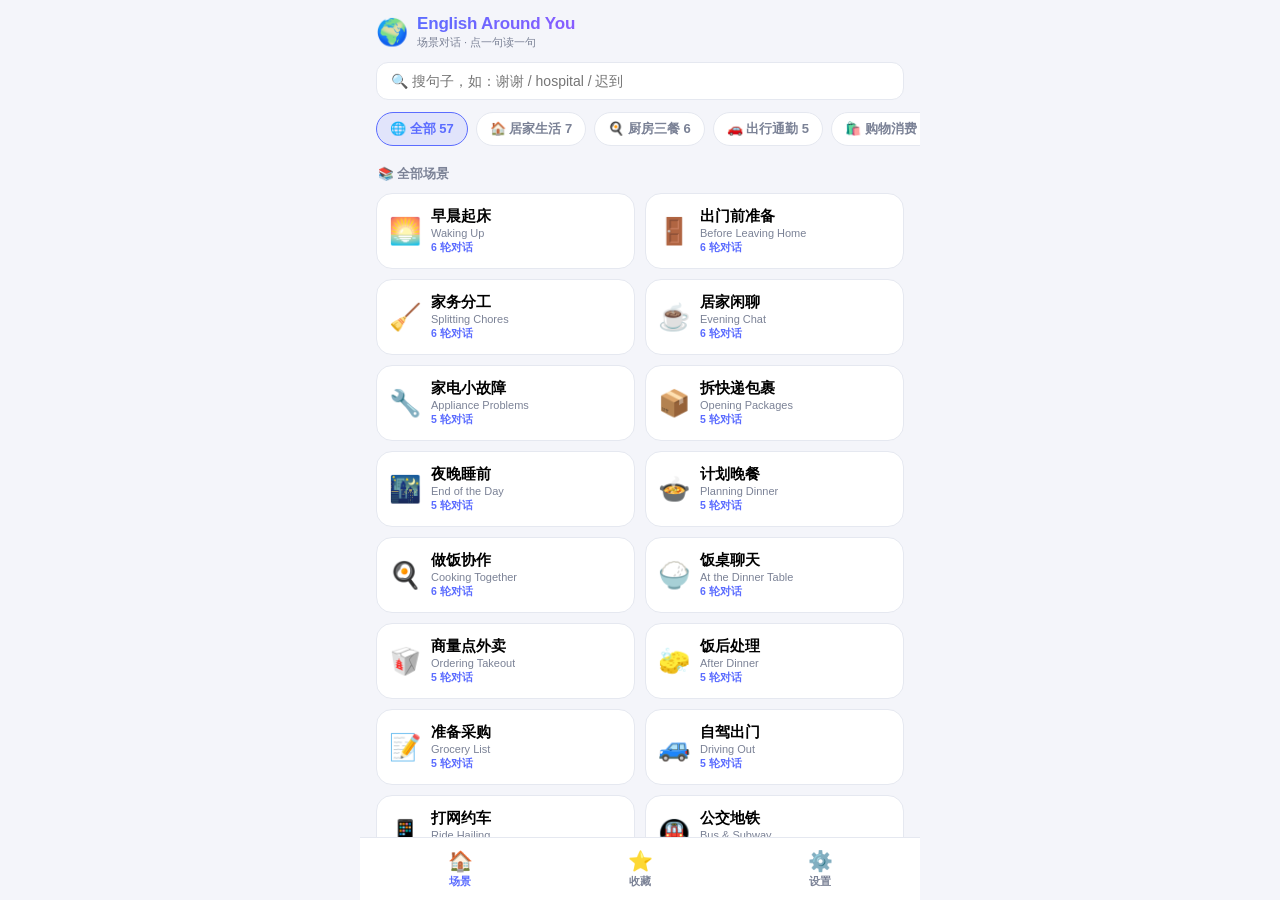
==== commit 516cc06e: "Deploy: index.html" ====
--- a/index.html
+++ b/index.html
@@ -6,6 +6,7 @@
 <title>English Around You · 场景英语对话库</title>
 <meta name="description" content="按场景整理的地道英语对话：你一言我一语，英文+中文对照，点击即读。离线可用，无需登录。">
 <meta name="theme-color" content="#5b6cff">
+<meta name="referrer" content="no-referrer">
 <meta name="apple-mobile-web-app-capable" content="yes">
 <meta name="apple-mobile-web-app-status-bar-style" content="default">
 <link rel="manifest" href="manifest.json">
--- a/style.css
+++ b/style.css
@@ -69,6 +69,12 @@
 .s-card.speaking{border-color:var(--accent);background:var(--accent-soft)}
 .s-en{font-size:16.5px;font-weight:700;line-height:1.45;padding-right:30px}
 .s-zh{font-size:13.5px;color:var(--muted);margin-top:5px;line-height:1.5}
+/* 对话角色标签 */
+.s-who{display:inline-block;font-size:10.5px;font-weight:800;padding:1.5px 7px;border-radius:7px;margin-right:7px;vertical-align:2px;white-space:nowrap;line-height:1.6}
+.who-0{background:rgba(91,108,255,.15);color:#5b6cff}
+.who-1{background:rgba(35,160,107,.14);color:#1d8a58}
+.who-2{background:rgba(230,126,34,.15);color:#c96a10}
+.who-3{background:rgba(155,89,182,.14);color:#8e44ad}
 .s-tag{display:inline-block;font-size:10.5px;font-weight:600;color:var(--accent);background:var(--accent-soft);border-radius:6px;padding:2px 7px;margin-top:8px}
 .s-fav{position:absolute;top:10px;right:10px;border:none;background:none;font-size:19px;color:var(--line);line-height:1;padding:2px}
 .s-fav.on{color:#f5a623}
@@ -83,6 +89,18 @@
 /* 收藏 */
 .fav-group-head{display:flex;align-items:center;gap:7px;font-size:13px;font-weight:700;margin:10px 2px 0}
 .fav-group-head .fe{font-size:17px}
+
+/* 发音人列表 */
+.voice-list{display:flex;flex-direction:column;gap:8px}
+.voice-item{display:flex;align-items:center;gap:9px;padding:10px 12px;border:1px solid var(--line);border-radius:12px;cursor:pointer}
+.voice-item.active{border-color:var(--accent);background:var(--accent-soft)}
+.voice-item input{accent-color:var(--accent);width:16px;height:16px;flex:none;margin:0}
+.vi-name{flex:1;font-size:13.5px;font-weight:600;overflow:hidden;text-overflow:ellipsis;white-space:nowrap;min-width:0}
+.vi-tag{flex:none;font-size:10.5px;font-weight:700;color:var(--muted);border:1px solid var(--line);padding:2px 7px;border-radius:6px}
+.voice-item.active .vi-tag{color:var(--accent);border-color:var(--accent)}
+.vi-try{border:1px solid var(--line);background:var(--panel);border-radius:8px;width:32px;height:28px;font-size:13px;flex:none;display:grid;place-items:center}
+.vi-try:hover{border-color:var(--accent)}
+.voice-more{align-self:center;margin-top:2px}
 
 /* 设置 */
 .set-panel{background:var(--panel);border:1px solid var(--line);border-radius:var(--radius);padding:14px;display:flex;flex-direction:column;gap:14px}
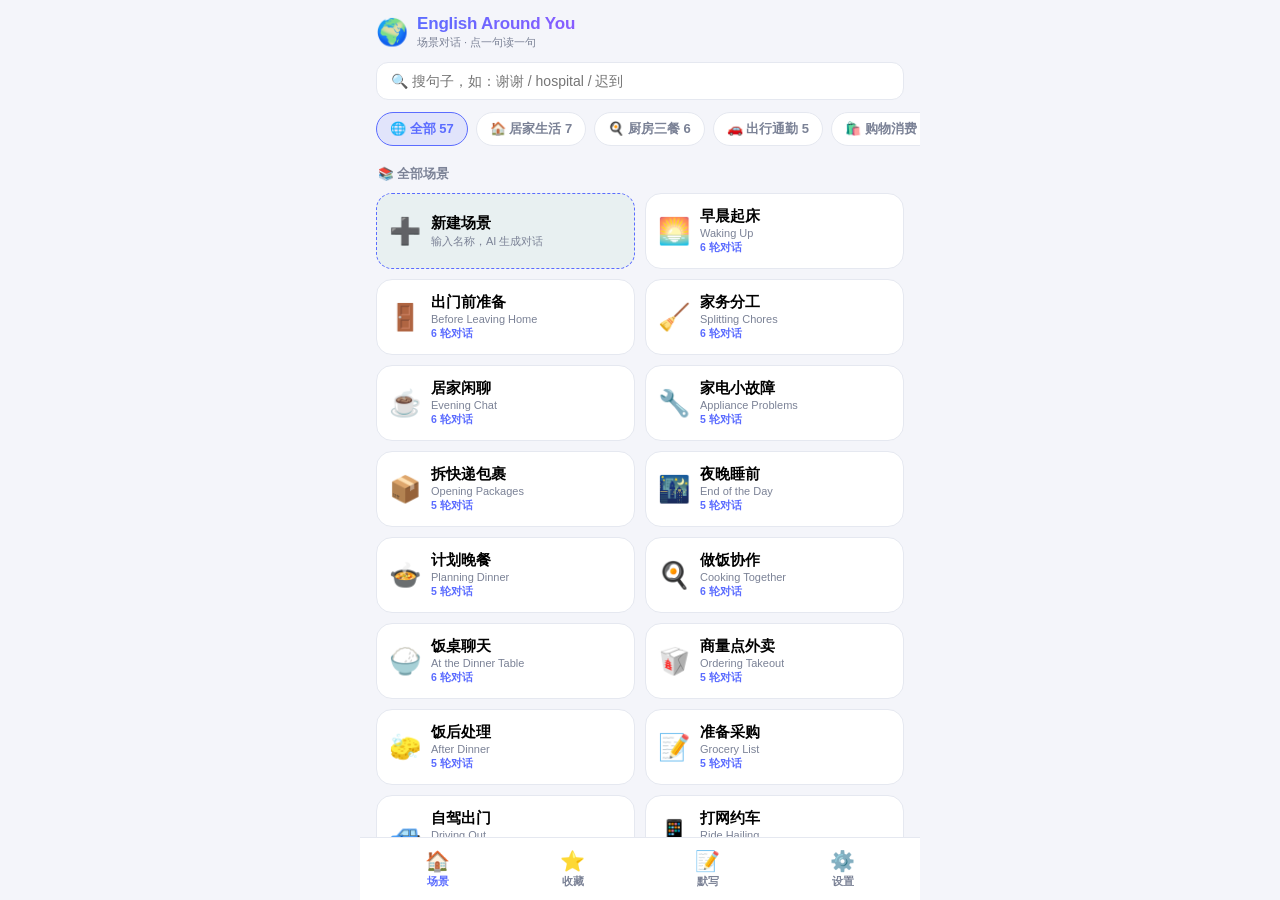
==== commit a5302274: "Deploy: index.html" ====
--- a/index.html
+++ b/index.html
@@ -40,16 +40,21 @@
   <!-- 主内容区（JS 渲染） -->
   <main id="main" class="main"></main>
 
+  <!-- KET 单词默写工具（内嵌，tab 切换显隐） -->
+  <iframe id="ket-frame" class="ket-frame" src="./ket/" title="KET 单词默写小助手" hidden></iframe>
+
   <!-- 底部导航 -->
   <nav class="tabbar">
     <button data-tab="home" class="tab active"><span>🏠</span><i>场景</i></button>
     <button data-tab="favs" class="tab"><span>⭐</span><i>收藏</i></button>
+    <button data-tab="ket" class="tab"><span>📝</span><i>默写</i></button>
     <button data-tab="set" class="tab"><span>⚙️</span><i>设置</i></button>
   </nav>
 
 </div>
 
 <script src="data.js"></script>
+<script src="data-levels.js"></script>
 <script src="app.js"></script>
 </body>
 </html>
--- a/style.css
+++ b/style.css
@@ -121,3 +121,21 @@
 .tab span{font-size:20px}
 .tab i{font-style:normal;font-size:10.5px;font-weight:600}
 .tab.active{color:var(--accent)}
+
+/* 真人发音 Key */
+.key-row{display:flex;gap:8px}
+.key-input{flex:1;min-width:0;padding:10px 12px;border:1.5px solid var(--line);border-radius:10px;font-size:15px;outline:none;background:var(--panel)}
+.key-input:focus{border-color:var(--accent)}
+.key-save{padding:10px 16px;border:none;border-radius:10px;background:var(--accent);color:#fff;font-size:15px;font-weight:600}
+.key-save:active{background:#4553d6}
+.key-try{display:block;margin:8px 0;padding:10px 16px;border:none;border-radius:10px;background:#eef1ff;color:var(--accent);font-size:15px;font-weight:600}
+.key-try:active{background:#dfe4ff}
+.ai-box{margin:12px 4px 20px;padding:14px;border:1.5px dashed var(--accent);border-radius:14px;background:rgba(22,163,74,.05)}
+.ai-title{font-weight:700;margin-bottom:8px}
+.ai-input{width:100%;box-sizing:border-box;border:1px solid var(--line);border-radius:10px;padding:10px 12px;font-size:15px;font-family:inherit;resize:vertical;background:var(--panel)}
+.ai-btn{width:100%;border:none;border-radius:10px;padding:11px;font-size:15px;font-weight:600;background:var(--accent);color:#fff;cursor:pointer;margin-top:8px}
+.ai-btn:disabled{opacity:.6}
+.ai-note{font-size:12px;color:var(--muted);margin-top:8px;line-height:1.5}
+.s-my{background:rgba(22,163,74,.06)}
+.s-del{color:#c0392b;font-size:13px}
+.scn-add{border:1.5px dashed var(--accent);background:rgba(22,163,74,.05)}
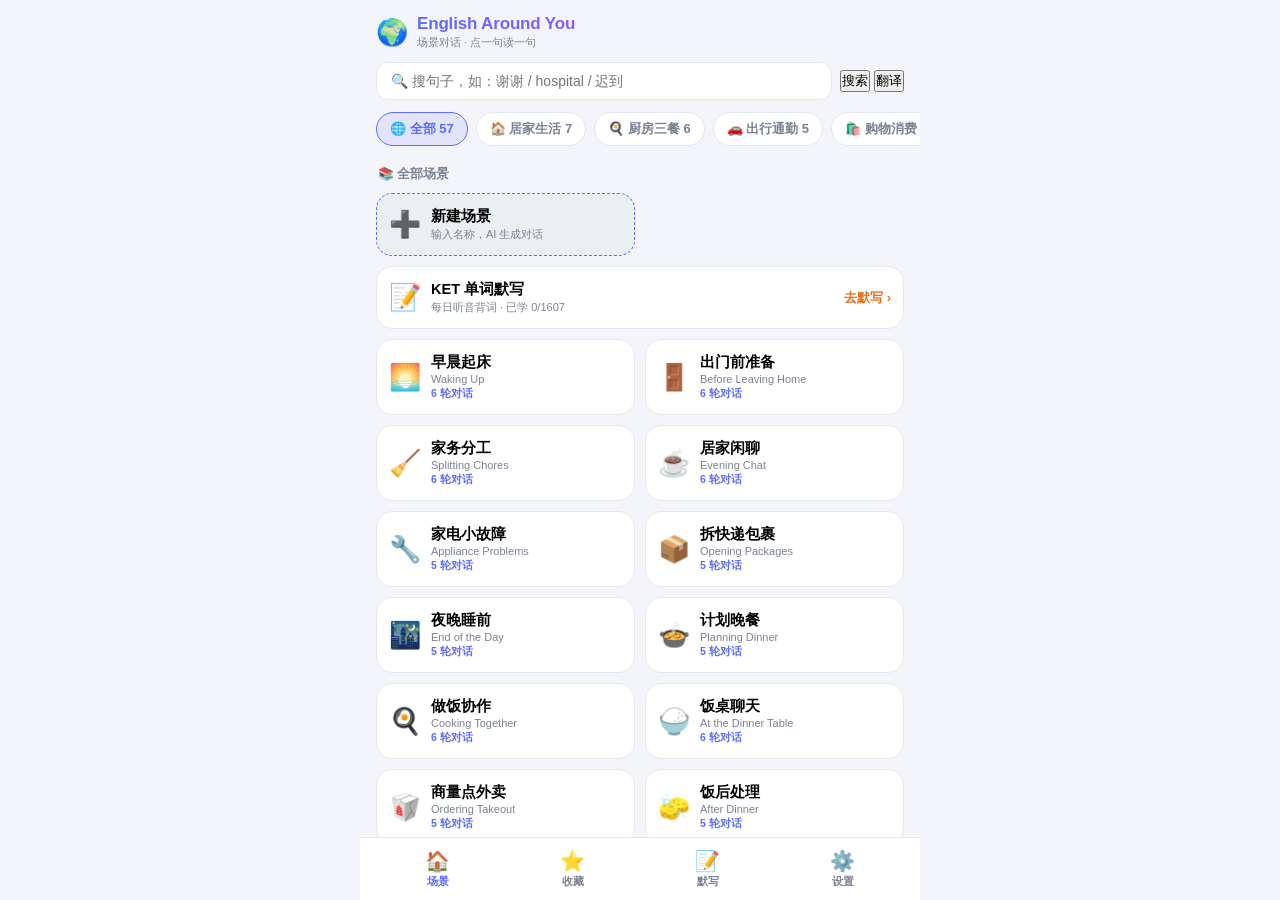
==== commit 6e0a23ee: "Deploy: index.html" ====
--- a/index.html
+++ b/index.html
@@ -32,6 +32,10 @@
     <input id="search" class="search-input" type="search" autocomplete="off"
            placeholder="🔍 搜句子，如：谢谢 / hospital / 迟到">
     <button id="search-clear" class="icon-btn" title="清空" hidden>✕</button>
+    <div class="mode-seg" id="mode-seg">
+      <button data-mode="search" class="active">搜索</button>
+      <button data-mode="trans">翻译</button>
+    </div>
   </div>
 
   <!-- 分类条（横向滚动） -->
--- a/style.css
+++ b/style.css
@@ -40,6 +40,11 @@
 
 /* ---------- 主内容 ---------- */
 .main{flex:1;overflow-y:auto;padding:2px 16px 90px;display:flex;flex-direction:column;gap:10px}
+
+/* KET 默写工具内嵌页 + 入口卡片 */
+.ket-frame{flex:1;width:100%;border:none;background:var(--bg);display:block}
+.ket-entry{grid-column:1/-1;background:linear-gradient(135deg,#FFF3E4,#FFE7CE);border-color:#FFD3A6}
+.ket-go{margin-left:auto;color:#E86F1D;font-weight:700;font-size:13px;flex:none}
 
 .sec-title{font-size:12.5px;font-weight:700;color:var(--muted);margin:6px 2px 0}
 .count-note{font-size:12px;color:var(--muted);text-align:center;padding:8px 0 4px}
